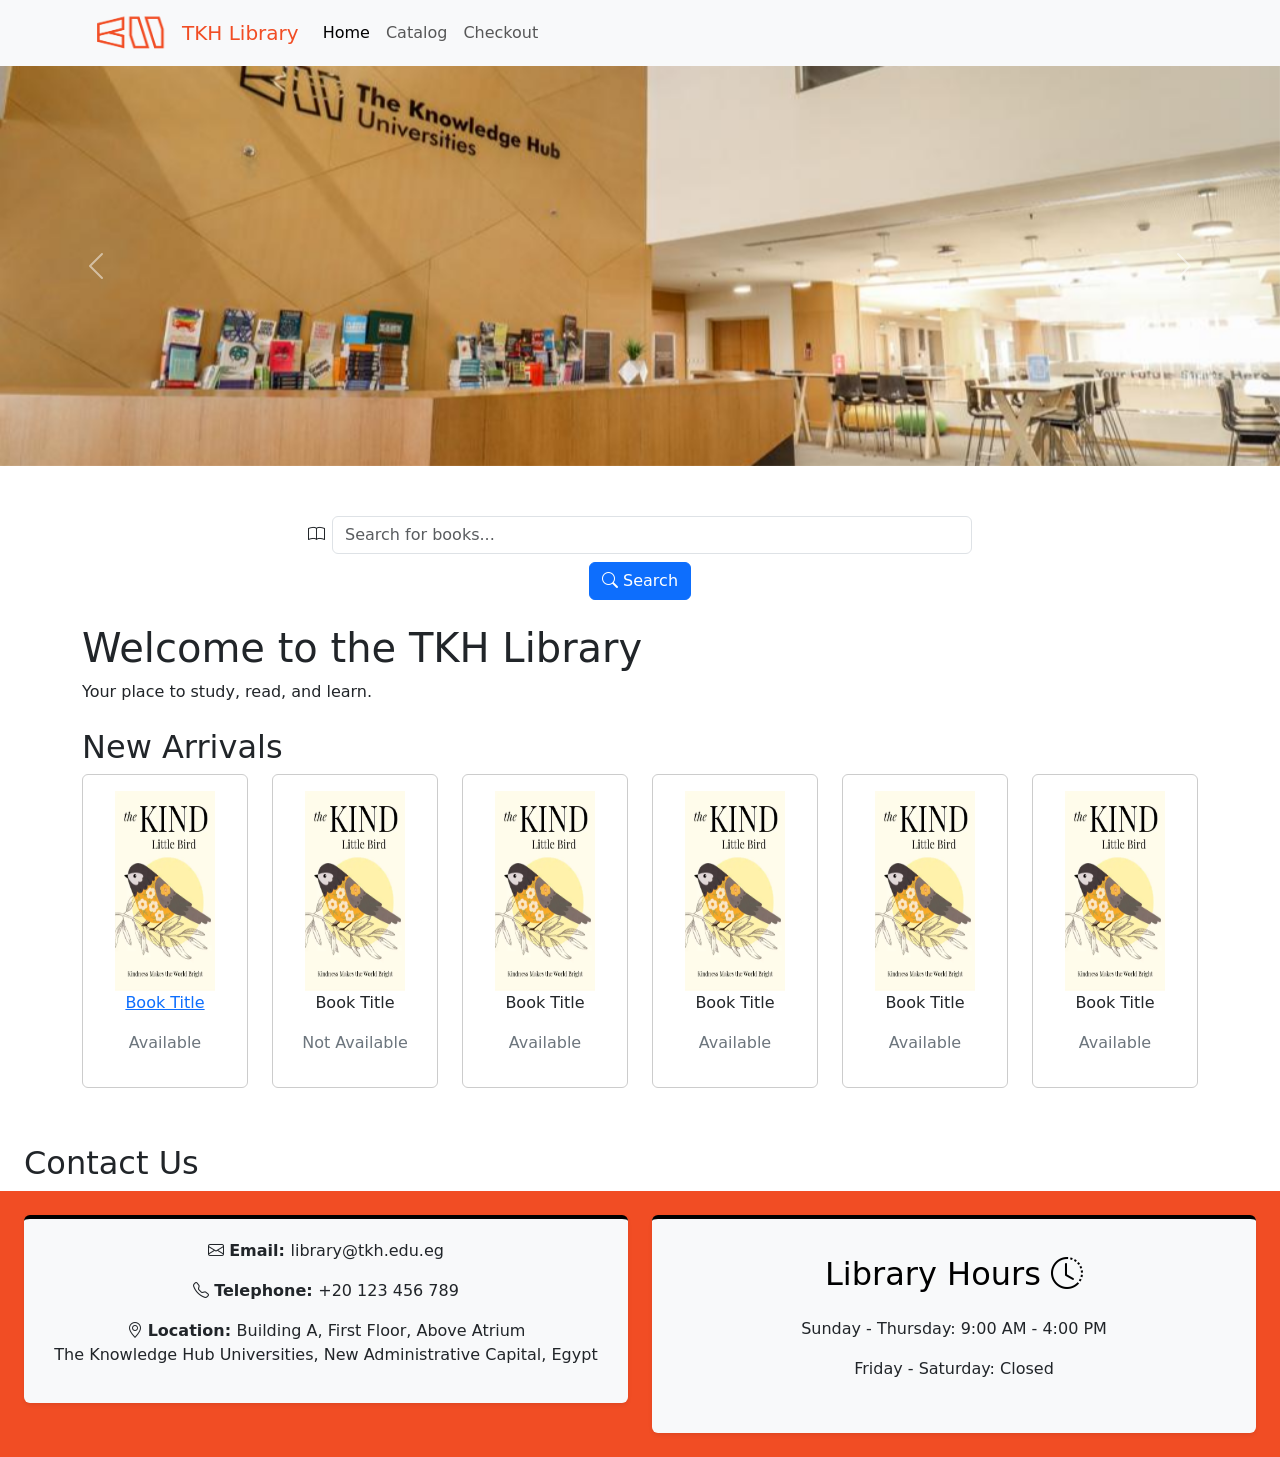
==== index.html @ dbb36b80 "update the footer" ====
<!DOCTYPE html>
<html lang="en">
<head>
  <meta charset="UTF-8">
  <meta name="viewport" content="width=device-width, initial-scale=1.0">
  <title>Homepage - TKH Library</title>
  <link href="https://cdn.jsdelivr.net/npm/bootstrap@5.3.3/dist/css/bootstrap.min.css" rel="stylesheet">
  <link rel="stylesheet" href="https://cdn.jsdelivr.net/npm/bootstrap-icons/font/bootstrap-icons.css">
  <link rel="stylesheet" href="styles.css">
</head>
<body>

  <nav class="navbar navbar-expand-lg bg-light"> <!--Navigation bar that collapses into icon-->

    <div class="container">
        <img src="logo.webp" alt="logo" width="100" height="50">
      <a class="navbar-brand text-#f14d24"  id="title">TKH Library</a>

      <button class="navbar-toggler" type="button"
            data-bs-toggle="collapse" data-bs-target="#marketNav"
            aria-controls="marketNav" aria-expanded="false" aria-label="Toggle navigation">

        <span class="navbar-toggler-icon"></span>
      </button>


      <div class="collapse navbar-collapse" id="marketNav">
          <ul class="navbar-nav me-auto">
            <li class="nav-item"><a class="nav-link active" href="index.html">Home</a></li>
            <li class="nav-item"><a class="nav-link" href="catalog.html">Catalog</a></li>
            <li class="nav-item"><a class="nav-link" href="checkout form.html">Checkout</a></li>
          </ul>
        </div>
    </div>
  </nav>

  <!--Carousel images-->
  <div id="carouselExampleAutoplaying" class="carousel slide custom-carousel" data-bs-ride="carousel">
  <div class="carousel-inner">

    <div class="carousel-item">
      <img src="WhatsApp Image 2023-09-17 at 21.04.27.jpeg" class="d-block w-100" alt="...">
    </div>

    <div class="carousel-item active">
      <img src="WhatsApp Image 2023-09-09 at 15.03.35 (2).jpeg" class="d-block w-100" alt="Library photo 1">
    </div>

    <div class="carousel-item">
      <img src="WhatsApp Image 2023-09-09 at 15.03.35 (3).jpeg" class="d-block w-100" alt="Library photo 2">
    </div>

    <div class="carousel-item">
      <img src="WhatsApp Image 2023-09-09 at 15.03.36 (1).jpeg" class="d-block w-100" alt="Library photo 3">
    </div>

    <div class="carousel-item">
      <img src="WhatsApp Image 2023-09-09 at 15.03.36 (2).jpeg" class="d-block w-100" alt="...">
    </div>

    <div class="carousel-item">
      <img src="WhatsApp Image 2023-09-09 at 15.03.36 (3).jpeg" class="d-block w-100" alt="...">
    </div>

    <div class="carousel-item">
      <img src="WhatsApp Image 2023-09-09 at 15.03.37.jpeg" class="d-block w-100" alt="...">
    </div>

    
  </div>

  <button class="carousel-control-prev" type="button" data-bs-target="#carouselExampleAutoplaying" data-bs-slide="prev">
    <span class="carousel-control-prev-icon" aria-hidden="true"></span>
    <span class="visually-hidden">Previous</span>
  </button>
  <button class="carousel-control-next" type="button" data-bs-target="#carouselExampleAutoplaying" data-bs-slide="next">
    <span class="carousel-control-next-icon" aria-hidden="true"></span>
    <span class="visually-hidden">Next</span>
  </button>
</div>

<!--Search Bar--> 

<div class="text-center" style="margin-top: 50px;">
  <div class="d-flex justify-content-center align-items-center">
    <i class="bi bi-book me-2"></i>
    <input type="text" class="form-control w-50" placeholder="Search for books..." id="searchInput">
  </div>
  <button class="btn btn-primary mt-2"><i class="bi bi-search"></i> Search</button>
</div>


  <main class="container my-4"> 
    <div class="mb-4">
      <h1>Welcome to the TKH Library</h1>
      <p>Your place to study, read, and learn.</p>
    </div>

    <!--New Arrivals-->
      <h2 class="mb-2">New Arrivals</h2>
      <section class="row mb-5">

        <div class="col-4 col-md-3 col-lg-2">
          <div class="card p-3 mb-2">
            <img src="book1.webp"  height="200" width="100">
            <p><a href="detailed.html">Book Title</a></p>
            <p class="text-secondary">Available</p>
          </div>
        </div>

        <div class="col-6 col-md-3 col-lg-2">
          <div class="card p-3 mb-2">
            <img src="book1.webp" height="200" width="100">
            <p>Book Title</p>
            <p class="text-secondary">Not Available</p>
          </div>
        </div>

        <div class="col-4 col-md-3 col-lg-2">
          <div class="card p-3 mb-2">
            <img src="book1.webp" height="200" width="100">
            <p>Book Title</p>
            <p class="text-secondary">Available</p>
          </div>
        </div>

        <div class="col-4 col-md-3 col-lg-2">
          <div class="card p-3 mb-2">
            <img src="book1.webp" height="200" width="100">
            <p>Book Title</p>
            <p class="text-secondary">Available</p>
          </div>
        </div>

        <div class="col-4 col-md-3 col-lg-2">
          <div class="card p-3 mb-2">
            <img src="book1.webp" height="200" width="100">
            <p>Book Title</p>
            <p class="text-secondary">Available</p>
          </div>
        </div>

                <div class="col-4 col-md-3 col-lg-2">
          <div class="card p-3 mb-2">
            <img src="book1.webp" height="200" width="100">
            <p>Book Title</p>
            <p class="text-secondary">Available</p>
          </div>
        </div>

        </section>
        </div>

          </main>

      <!--Library Hours and footer--> 
      
  
    <div class="col-md-6 mx-4">
              <h2>Contact Us</h2>
    </div>

    <div class="container-fluid p-4"id="footer">
      
      <div class="row">

        <div class="col-12 col-md-6 mb-4">
          <div class = "card shadow-sm border-0 border-top border-black border-4 bg-light">
            <p><i class="bi bi-envelope"></i> <b>Email: </b>library@tkh.edu.eg </p>
            <p><i class="bi bi-telephone"></i> <b>Telephone: </b>+20 123 456 789 </p>
            <p><i class="bi bi-geo-alt"></i> <b>Location: </b>Building A, First Floor, Above Atrium <br> The Knowledge Hub Universities, New Administrative Capital, Egypt</p>
          </div>
        </div>

      <div class ="col-12 col-md-6" id="library-hours">
      <div class="card shadow-sm border-0 border-top border-black border-4 bg-light">
        <div class="card-body">
          <h2 class="card-title text-center text-black mb-4">Library Hours 
            <i class="bi bi-clock-history"></i>
          </h2>
          <p class="text-center">Sunday - Thursday: 9:00 AM - 4:00 PM</p>
          <p class="text-center">Friday - Saturday: Closed</p>
      </div>
      </div>
      </div>
      </div>
        
      </div>
        </div>
    </div>




  <script src="https://cdn.jsdelivr.net/npm/bootstrap@5.3.3/dist/js/bootstrap.bundle.min.js"></script>
</body>
</html>
---- styles.css ----
#title {
  color: #f14d24;
}

.custom-carousel .carousel-item {
    height: 400px;
}


.custom-carousel .carousel-item img {
    height: 100%;
    object-fit: cover;
    object-position: center;
}

#footer {
    background-color: #f14d24
}

.card {
  display: flex;
  flex-direction: column;
  align-items: center;    /* Centers items horizontally */
  justify-content: center; /* Centers items vertically */
  text-align: center;     /* Centers text content */
  padding: 20px;
  border: 1px solid #ccc;
}
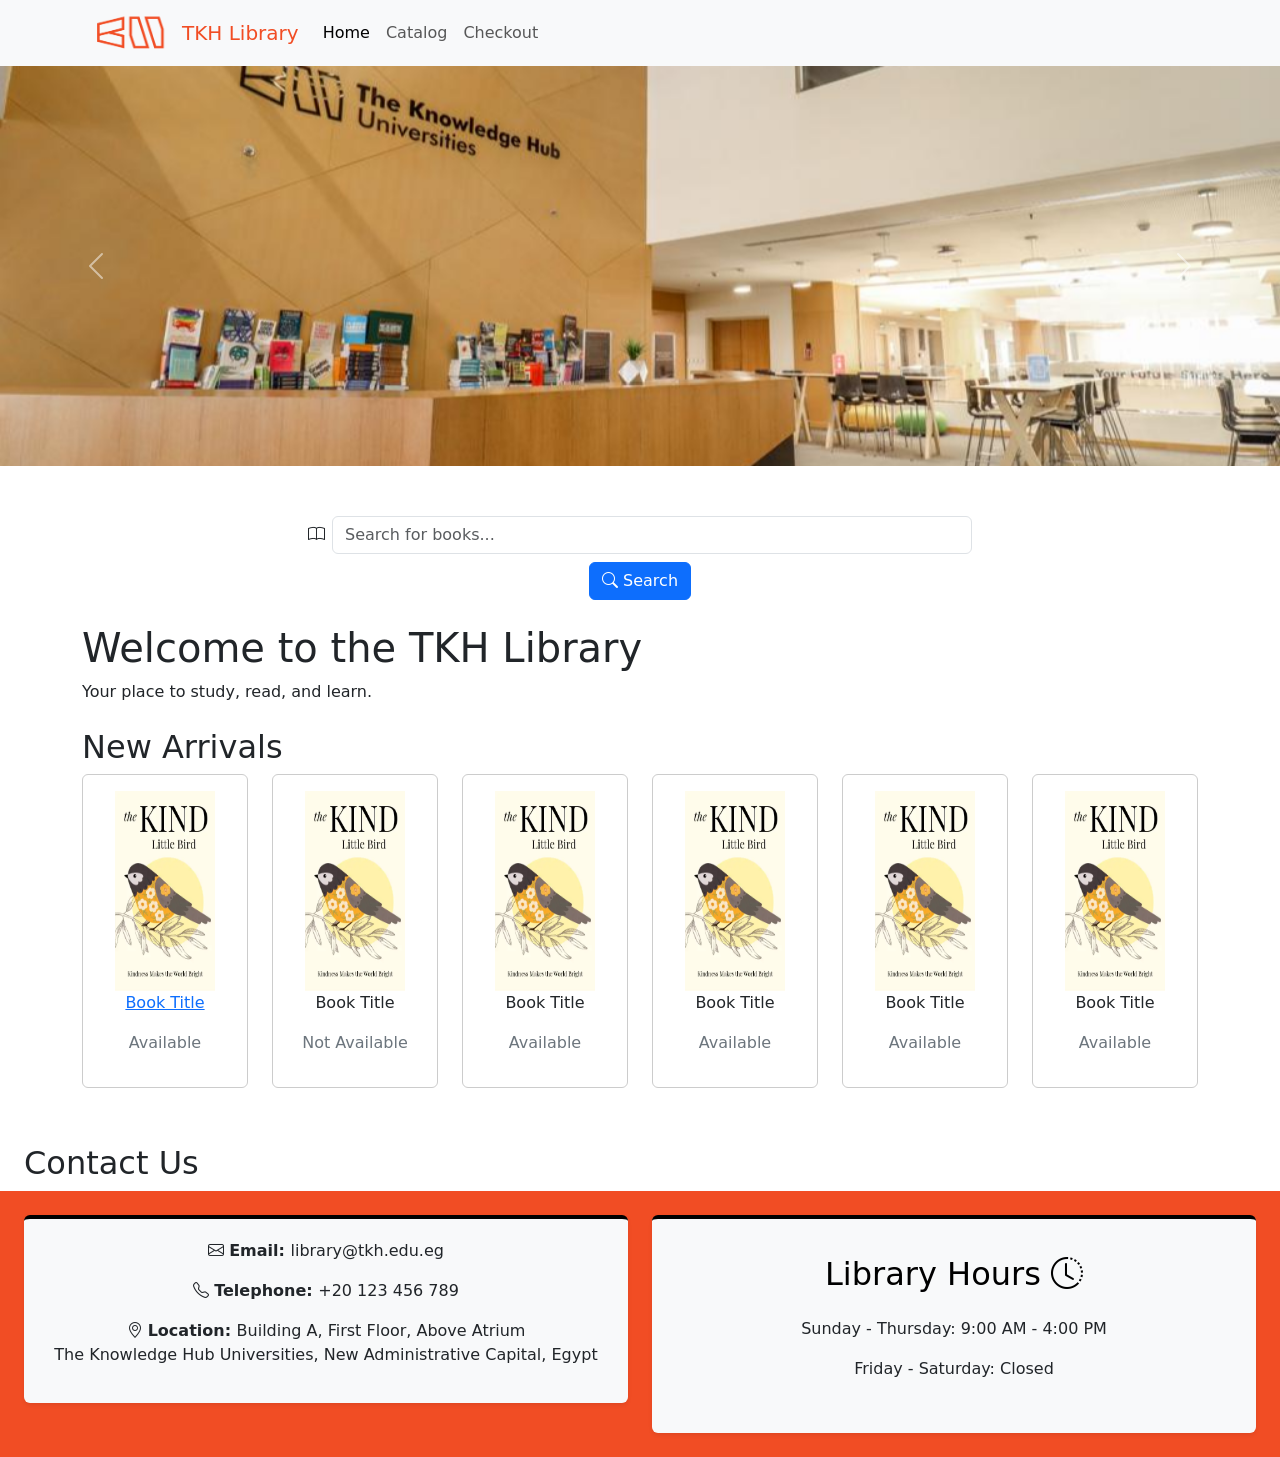
==== commit 9266b74f: "created the last 2 pages" ====
--- a/index.html
+++ b/index.html
@@ -103,7 +103,7 @@
         <div class="col-4 col-md-3 col-lg-2">
           <div class="card p-3 mb-2">
             <img src="book1.webp"  height="200" width="100">
-            <p><a href="detailed.html">Book Title</a></p>
+            <p><a href="detailed-view.html">Book Title</a></p>
             <p class="text-secondary">Available</p>
           </div>
         </div>
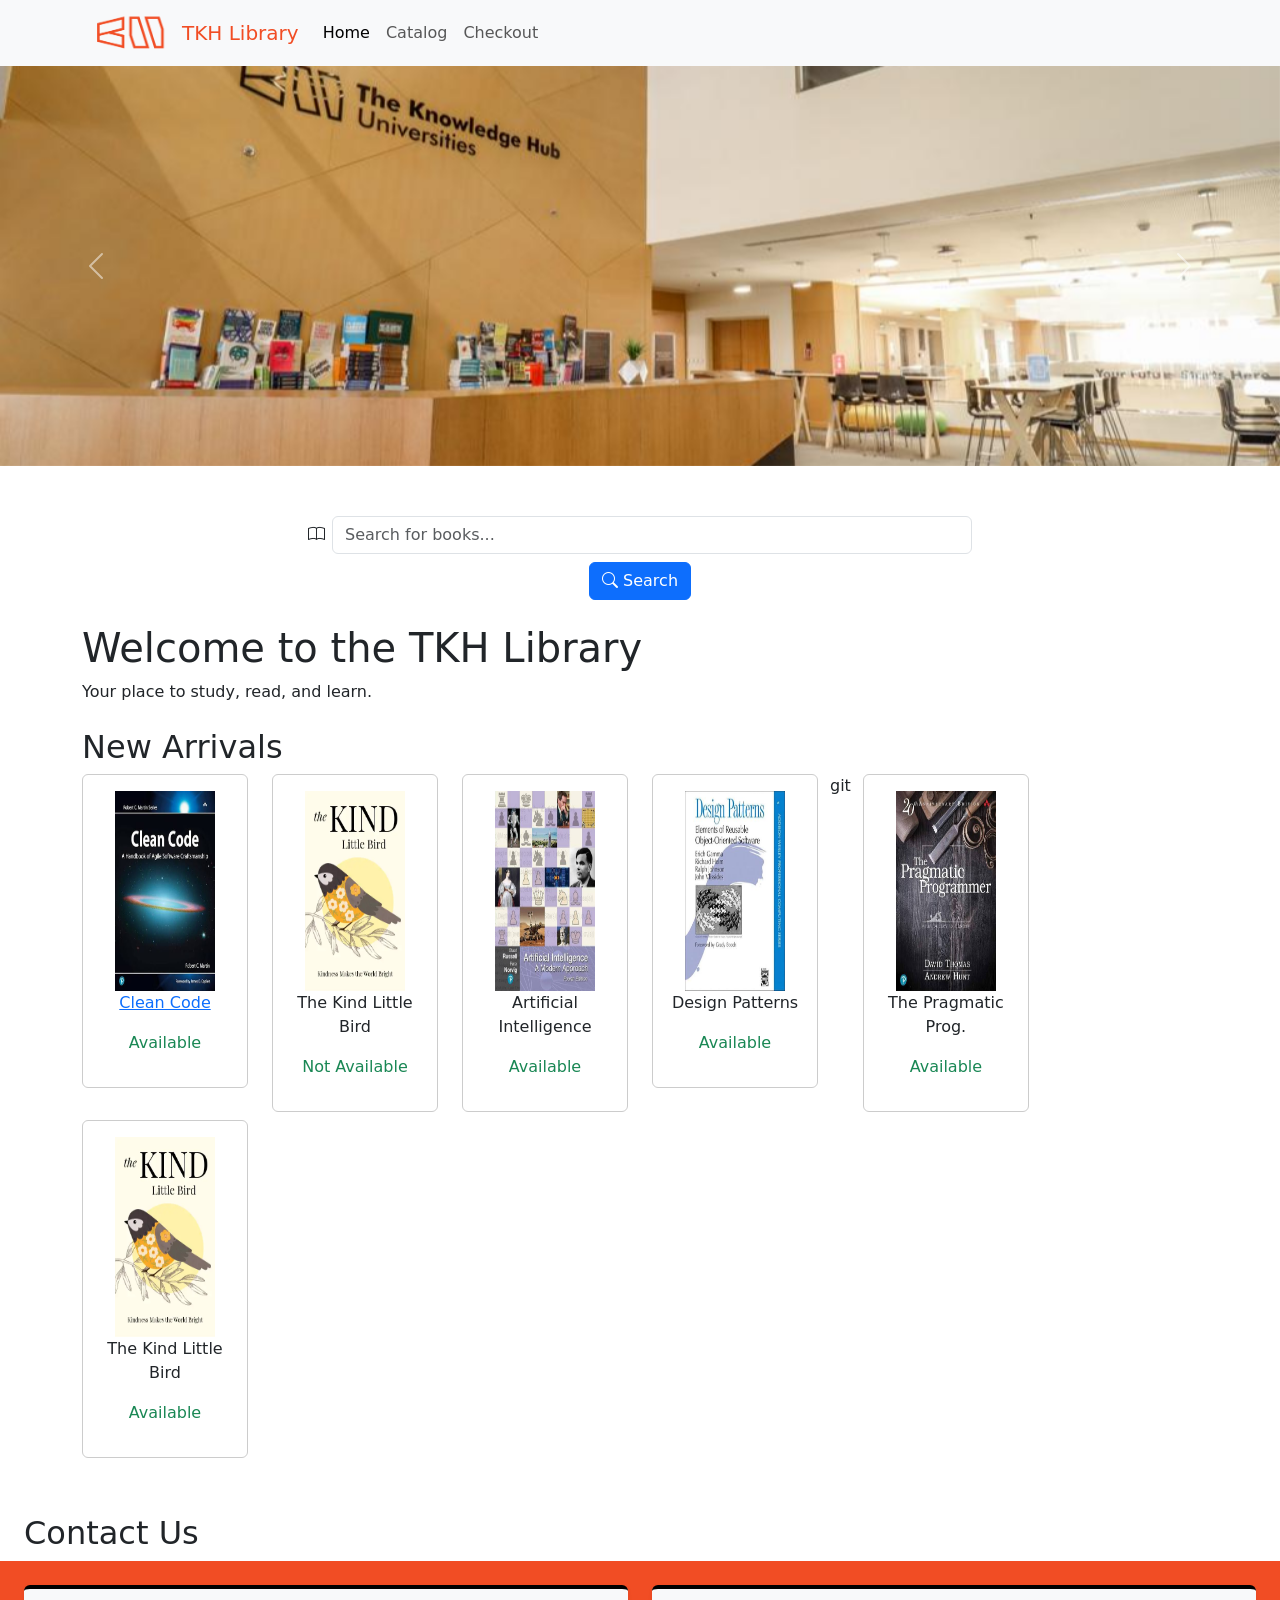
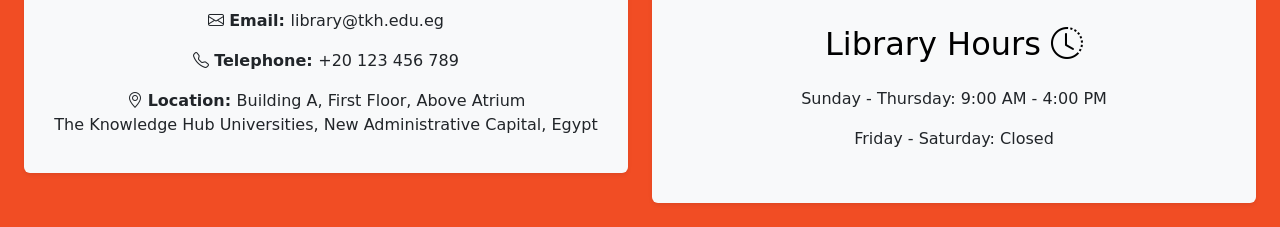
==== commit 3879d307: "Added pages of catalog and detailedview" ====
--- a/index.html
+++ b/index.html
@@ -34,6 +34,12 @@
     </div>
   </nav>
 
+
+
+
+
+
+
   <!--Carousel images-->
   <div id="carouselExampleAutoplaying" class="carousel slide custom-carousel" data-bs-ride="carousel">
   <div class="carousel-inner">
@@ -79,6 +85,12 @@
   </button>
 </div>
 
+
+
+
+
+
+
 <!--Search Bar--> 
 
 <div class="text-center" style="margin-top: 50px;">
@@ -96,55 +108,62 @@
       <p>Your place to study, read, and learn.</p>
     </div>
 
+
+
+
+
+
+
+
     <!--New Arrivals-->
       <h2 class="mb-2">New Arrivals</h2>
       <section class="row mb-5">
 
+        <div class="col-6 col-md-3 col-lg-2">
+        <div class="card p-3 mb-2">
+            <img src="clean code.jpg" height="200" width="100" class="mx-auto">
+            <p><a href="detailed-view.html">Clean Code</a></p>
+            <p class="text-success">Available</p>
+        </div>
+    </div>
+
+        <div class="col-6 col-md-3 col-lg-2">
+          <div class="card p-3 mb-2">
+            <img src="book1.webp" height="200" width="100">
+            <p>The Kind Little Bird</p>
+            <p class="text-success">Not Available</p>
+          </div>
+        </div>
+
+       <div class="col-6 col-md-3 col-lg-2">
+        <div class="card p-3 mb-2">
+            <img src="Artificial Intelligence.jpg" height="200" width="100" class="mx-auto">
+            <p>Artificial Intelligence</p>
+            <p class="text-success">Available</p>
+        </div>
+    </div>
+
         <div class="col-4 col-md-3 col-lg-2">
           <div class="card p-3 mb-2">
-            <img src="book1.webp"  height="200" width="100">
-            <p><a href="detailed-view.html">Book Title</a></p>
-            <p class="text-secondary">Available</p>
-          </div>
-        </div>
-
-        <div class="col-6 col-md-3 col-lg-2">
+            <img src="Design Patterns.jpg" height="200" width="100">
+            <p>Design Patterns</p>
+            <p class="text-success">Available</p>
+          </div>
+        </div>
+git 
+        <div class="col-4 col-md-3 col-lg-2">
+          <div class="card p-3 mb-2">
+            <img src="The Pragmatic Prog..jpg" height="200" width="100">
+            <p>The Pragmatic Prog.</p>
+            <p class="text-success">Available</p>
+          </div>
+        </div>
+
+                <div class="col-4 col-md-3 col-lg-2">
           <div class="card p-3 mb-2">
             <img src="book1.webp" height="200" width="100">
-            <p>Book Title</p>
-            <p class="text-secondary">Not Available</p>
-          </div>
-        </div>
-
-        <div class="col-4 col-md-3 col-lg-2">
-          <div class="card p-3 mb-2">
-            <img src="book1.webp" height="200" width="100">
-            <p>Book Title</p>
-            <p class="text-secondary">Available</p>
-          </div>
-        </div>
-
-        <div class="col-4 col-md-3 col-lg-2">
-          <div class="card p-3 mb-2">
-            <img src="book1.webp" height="200" width="100">
-            <p>Book Title</p>
-            <p class="text-secondary">Available</p>
-          </div>
-        </div>
-
-        <div class="col-4 col-md-3 col-lg-2">
-          <div class="card p-3 mb-2">
-            <img src="book1.webp" height="200" width="100">
-            <p>Book Title</p>
-            <p class="text-secondary">Available</p>
-          </div>
-        </div>
-
-                <div class="col-4 col-md-3 col-lg-2">
-          <div class="card p-3 mb-2">
-            <img src="book1.webp" height="200" width="100">
-            <p>Book Title</p>
-            <p class="text-secondary">Available</p>
+            <p>The Kind Little Bird</p>
+            <p class="text-success">Available</p>
           </div>
         </div>
 
@@ -152,6 +171,15 @@
         </div>
 
           </main>
+
+
+
+
+
+
+
+
+
 
       <!--Library Hours and footer--> 
       
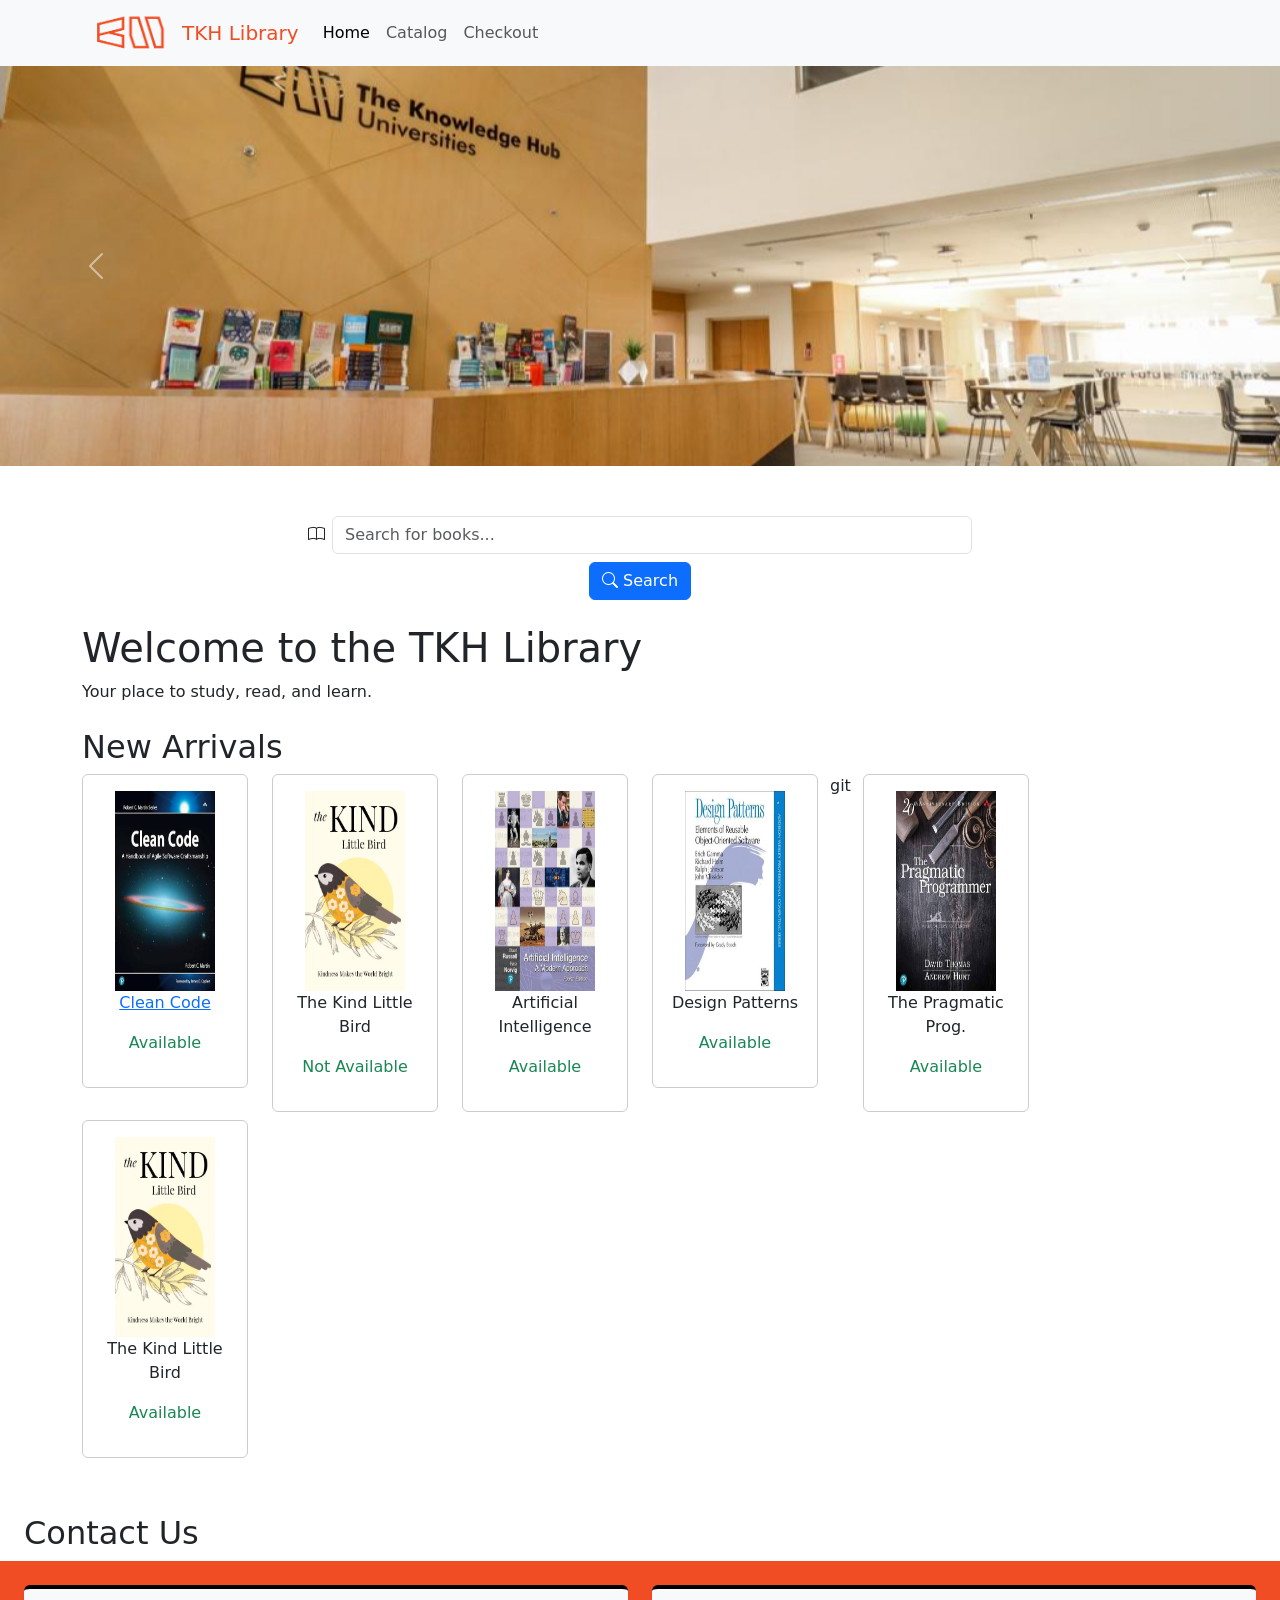
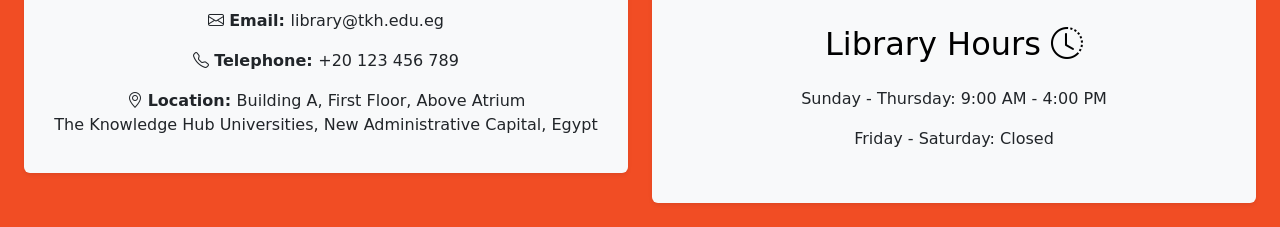
==== commit 3798ce56: "added abdullah's parts" ====
--- a/index.html
+++ b/index.html
@@ -222,4 +222,4 @@
 
   <script src="https://cdn.jsdelivr.net/npm/bootstrap@5.3.3/dist/js/bootstrap.bundle.min.js"></script>
 </body>
-</html>
+</html>
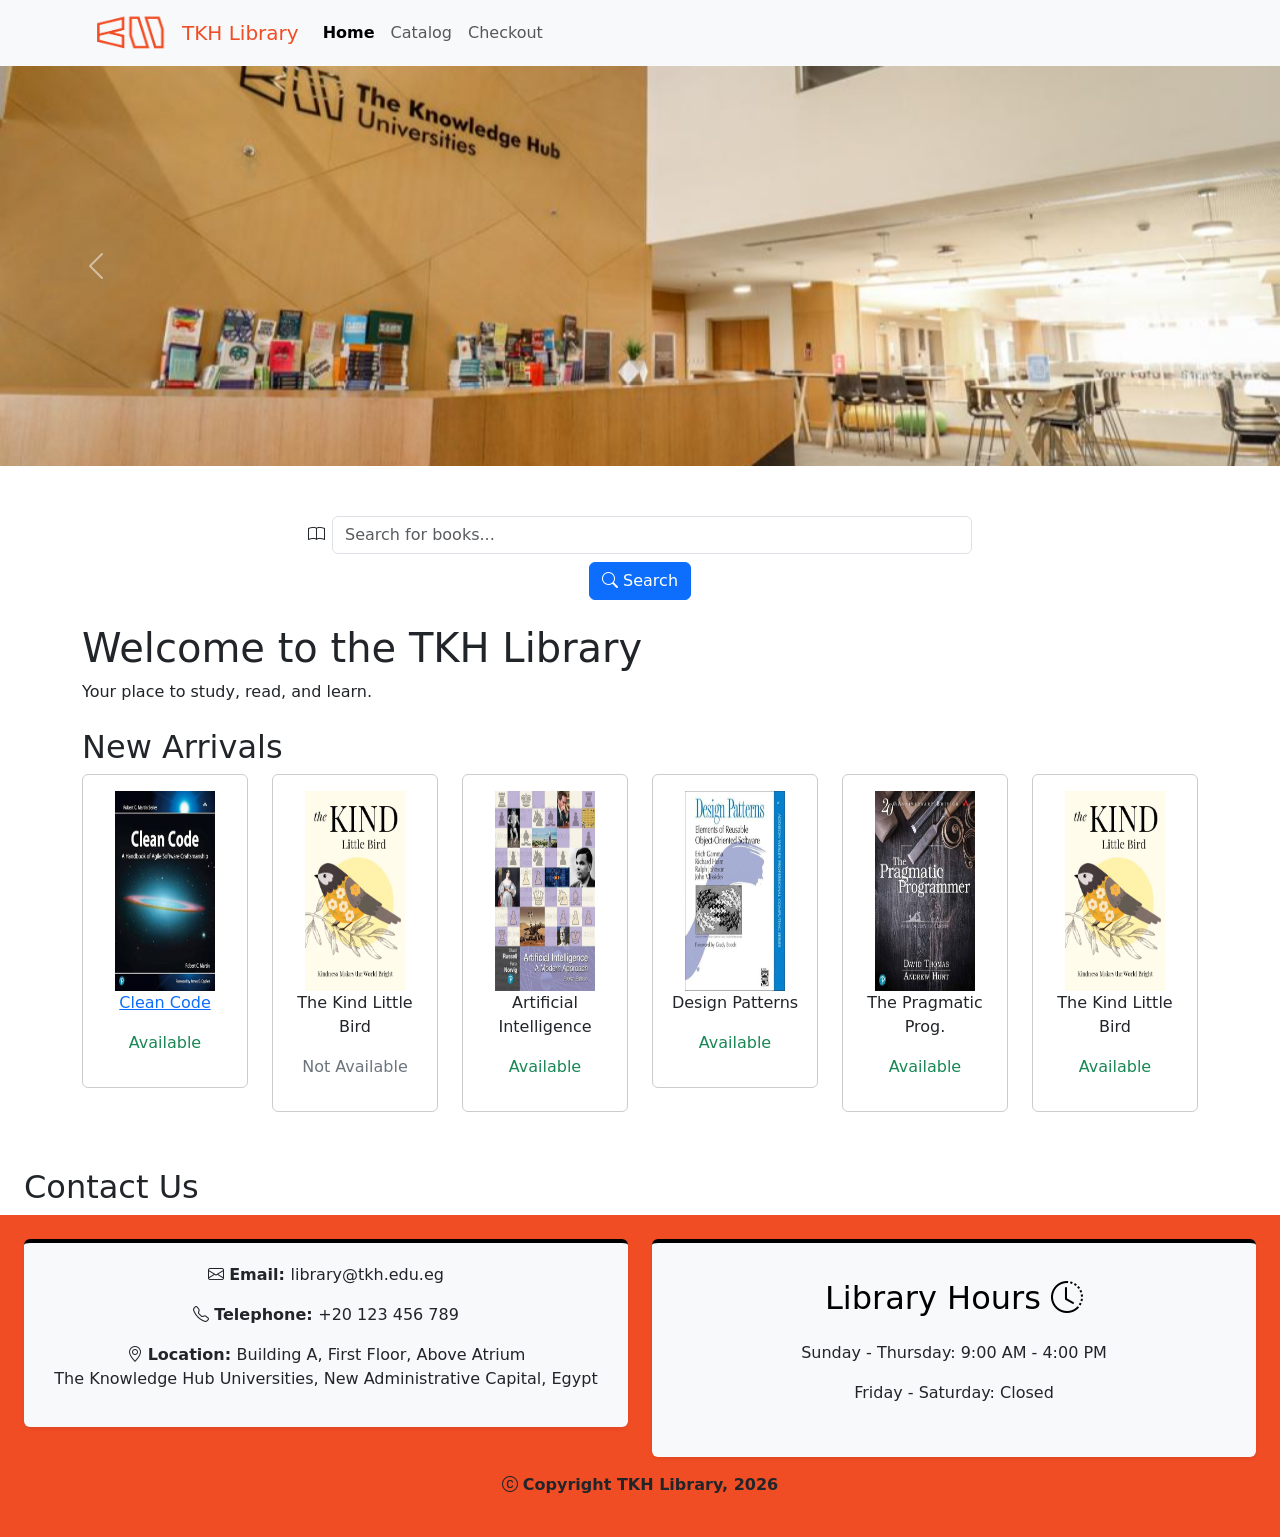
==== commit 12255dfd: "small changes in the design" ====
--- a/index.html
+++ b/index.html
@@ -4,13 +4,16 @@
   <meta charset="UTF-8">
   <meta name="viewport" content="width=device-width, initial-scale=1.0">
   <title>Homepage - TKH Library</title>
+
+  <!--Bootstrap link, icons link, and CSS style sheet link-->
   <link href="https://cdn.jsdelivr.net/npm/bootstrap@5.3.3/dist/css/bootstrap.min.css" rel="stylesheet">
   <link rel="stylesheet" href="https://cdn.jsdelivr.net/npm/bootstrap-icons/font/bootstrap-icons.css">
   <link rel="stylesheet" href="styles.css">
 </head>
 <body>
 
-  <nav class="navbar navbar-expand-lg bg-light"> <!--Navigation bar that collapses into icon-->
+   <!--Navigation bar that collapses into icon-->
+  <nav class="navbar navbar-expand-lg bg-light">
 
     <div class="container">
         <img src="logo.webp" alt="logo" width="100" height="50">
@@ -26,7 +29,7 @@
 
       <div class="collapse navbar-collapse" id="marketNav">
           <ul class="navbar-nav me-auto">
-            <li class="nav-item"><a class="nav-link active" href="index.html">Home</a></li>
+            <li class="nav-item"><a class="nav-link active" href="index.html" aria-current="page"><b>Home</b></a></li>
             <li class="nav-item"><a class="nav-link" href="catalog.html">Catalog</a></li>
             <li class="nav-item"><a class="nav-link" href="checkout form.html">Checkout</a></li>
           </ul>
@@ -45,7 +48,7 @@
   <div class="carousel-inner">
 
     <div class="carousel-item">
-      <img src="WhatsApp Image 2023-09-17 at 21.04.27.jpeg" class="d-block w-100" alt="...">
+      <img src="WhatsApp Image 2023-09-17 at 21.04.27.jpeg" class="d-block w-100" alt="Library photo 0">
     </div>
 
     <div class="carousel-item active">
@@ -61,15 +64,15 @@
     </div>
 
     <div class="carousel-item">
-      <img src="WhatsApp Image 2023-09-09 at 15.03.36 (2).jpeg" class="d-block w-100" alt="...">
-    </div>
-
-    <div class="carousel-item">
-      <img src="WhatsApp Image 2023-09-09 at 15.03.36 (3).jpeg" class="d-block w-100" alt="...">
-    </div>
-
-    <div class="carousel-item">
-      <img src="WhatsApp Image 2023-09-09 at 15.03.37.jpeg" class="d-block w-100" alt="...">
+      <img src="WhatsApp Image 2023-09-09 at 15.03.36 (2).jpeg" class="d-block w-100" alt="Library photo 4">
+    </div>
+
+    <div class="carousel-item">
+      <img src="WhatsApp Image 2023-09-09 at 15.03.36 (3).jpeg" class="d-block w-100" alt="Library photo 5">
+    </div>
+
+    <div class="carousel-item">
+      <img src="WhatsApp Image 2023-09-09 at 15.03.37.jpeg" class="d-block w-100" alt="Library photo 6">
     </div>
 
     
@@ -102,16 +105,12 @@
 </div>
 
 
+  <!--Welcome part-->
   <main class="container my-4"> 
-    <div class="mb-4">
+    <div class="mb-4">  
       <h1>Welcome to the TKH Library</h1>
       <p>Your place to study, read, and learn.</p>
     </div>
-
-
-
-
-
 
 
 
@@ -131,7 +130,7 @@
           <div class="card p-3 mb-2">
             <img src="book1.webp" height="200" width="100">
             <p>The Kind Little Bird</p>
-            <p class="text-success">Not Available</p>
+            <p class="text-secondary">Not Available</p>
           </div>
         </div>
 
@@ -150,7 +149,7 @@
             <p class="text-success">Available</p>
           </div>
         </div>
-git 
+ 
         <div class="col-4 col-md-3 col-lg-2">
           <div class="card p-3 mb-2">
             <img src="The Pragmatic Prog..jpg" height="200" width="100">
@@ -175,51 +174,51 @@
 
 
 
-
-
-
-
-
-
-      <!--Library Hours and footer--> 
+      <!--Footer--> 
       
-  
-    <div class="col-md-6 mx-4">
-              <h2>Contact Us</h2>
-    </div>
-
-    <div class="container-fluid p-4"id="footer">
-      
-      <div class="row">
-
-        <div class="col-12 col-md-6 mb-4">
-          <div class = "card shadow-sm border-0 border-top border-black border-4 bg-light">
-            <p><i class="bi bi-envelope"></i> <b>Email: </b>library@tkh.edu.eg </p>
-            <p><i class="bi bi-telephone"></i> <b>Telephone: </b>+20 123 456 789 </p>
-            <p><i class="bi bi-geo-alt"></i> <b>Location: </b>Building A, First Floor, Above Atrium <br> The Knowledge Hub Universities, New Administrative Capital, Egypt</p>
-          </div>
-        </div>
-
-      <div class ="col-12 col-md-6" id="library-hours">
-      <div class="card shadow-sm border-0 border-top border-black border-4 bg-light">
-        <div class="card-body">
-          <h2 class="card-title text-center text-black mb-4">Library Hours 
-            <i class="bi bi-clock-history"></i>
-          </h2>
-          <p class="text-center">Sunday - Thursday: 9:00 AM - 4:00 PM</p>
-          <p class="text-center">Friday - Saturday: Closed</p>
+    <footer>
+      <div class="col-md-6 mx-4">
+                <h2>Contact Us</h2>
       </div>
-      </div>
-      </div>
-      </div>
+
+      <div class="container-fluid p-4"id="footer">
         
-      </div>
-        </div>
-    </div>
-
-
-
-
+        <div class="row">
+
+          <div class="col-12 col-md-6 mb-4">
+            <div class = "card shadow-sm border-0 border-top border-black border-4 bg-light">
+              <p><i class="bi bi-envelope"></i> <b>Email: </b>library@tkh.edu.eg </p>
+              <p><i class="bi bi-telephone"></i> <b>Telephone: </b>+20 123 456 789 </p>
+              <p><i class="bi bi-geo-alt"></i> <b>Location: </b>Building A, First Floor, Above Atrium <br> The Knowledge Hub Universities, New Administrative Capital, Egypt</p>
+            </div>
+          </div>
+
+        <div class ="col-12 col-md-6" id="library-hours">
+        <div class="card shadow-sm border-0 border-top border-black border-4 bg-light">
+          <div class="card-body">
+            <h2 class="card-title text-center text-black mb-4">Library Hours 
+              <i class="bi bi-clock-history"></i>
+            </h2>
+            <p class="text-center">Sunday - Thursday: 9:00 AM - 4:00 PM</p>
+            <p class="text-center">Friday - Saturday: Closed</p>
+          </div>
+          </div>
+        </div>
+
+          </div>
+
+          <div class="row mt-3 text-center">
+            <p><i class="bi bi-c-circle"></i> <strong>Copyright TKH Library, 2026</strong></p>
+          </div>
+
+        </div>
+      </footer>
+
+    
+
+
+
+  <!--Javascript link (for carousel)-->
   <script src="https://cdn.jsdelivr.net/npm/bootstrap@5.3.3/dist/js/bootstrap.bundle.min.js"></script>
 </body>
 </html>
--- a/styles.css
+++ b/styles.css
@@ -25,4 +25,11 @@
   text-align: center;     /* Centers text content */
   padding: 20px;
   border: 1px solid #ccc;
-}+}
+
+    #form-body {
+        background-color: #f8f9fa;
+    }
+    .custom-container {
+        max-width: 800px;
+    }
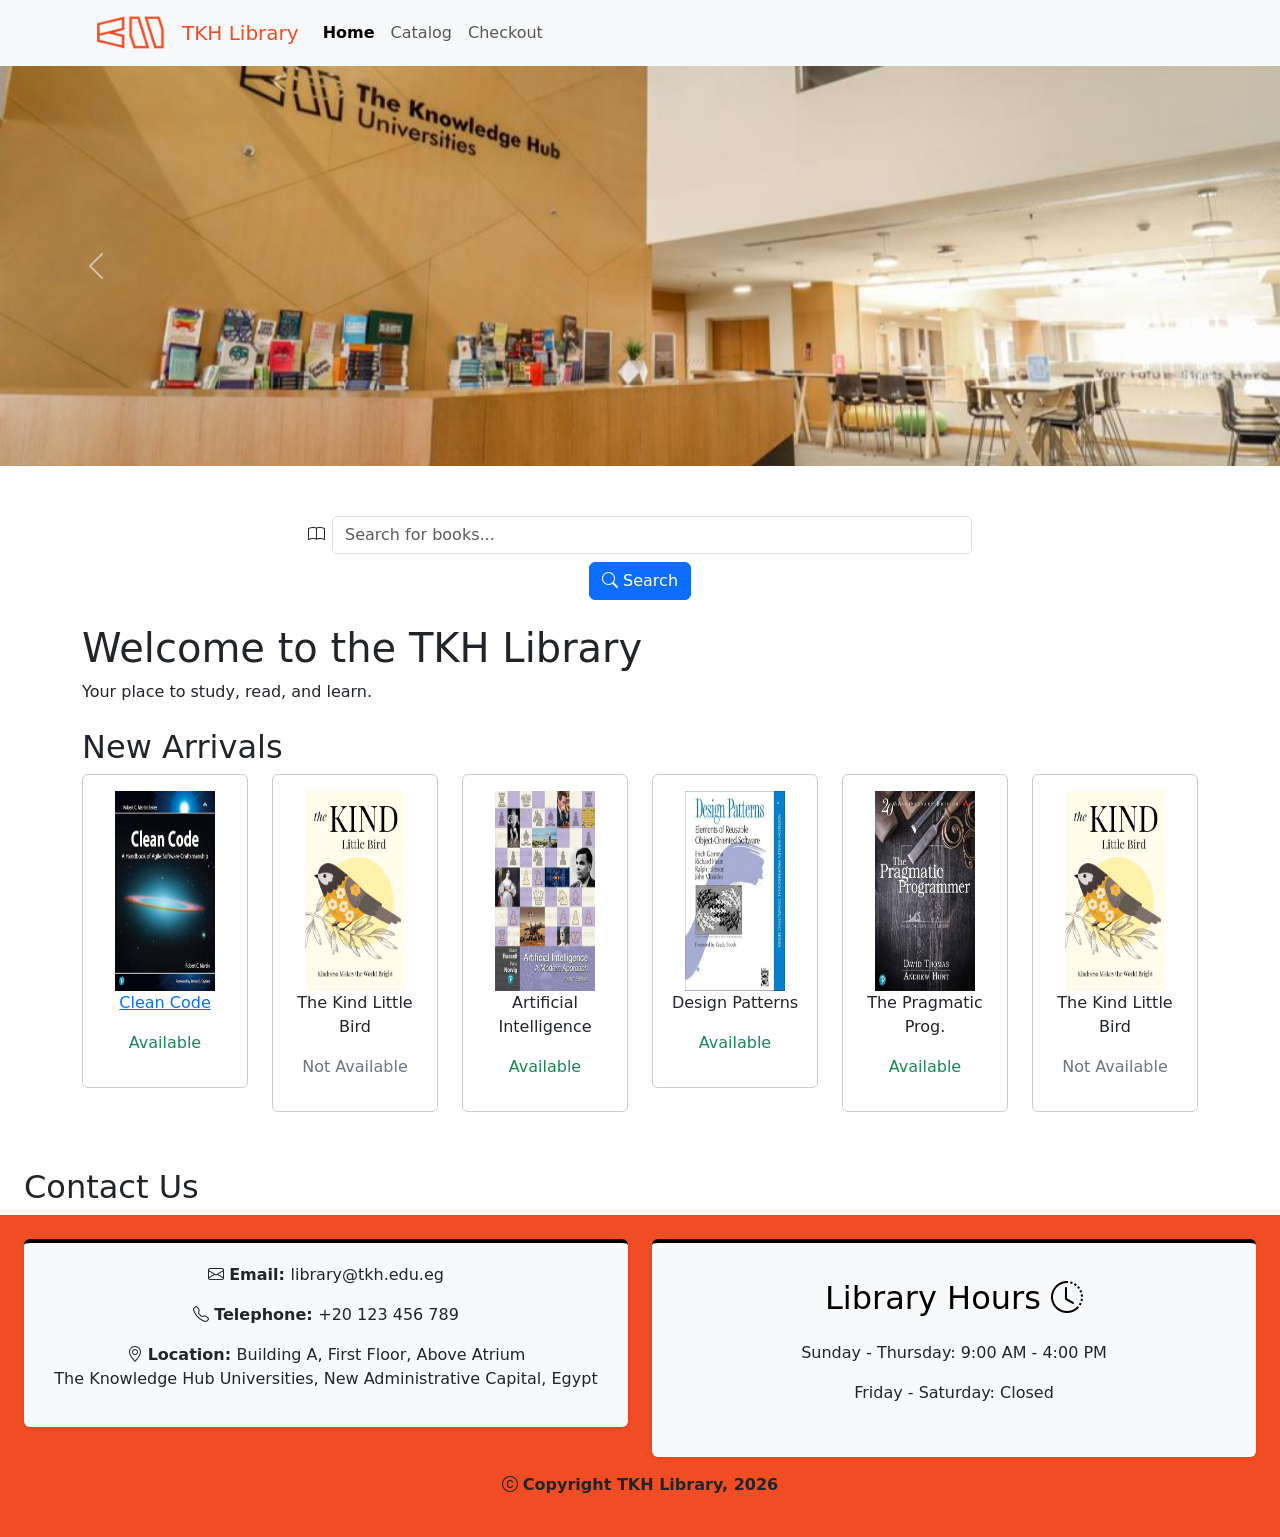
==== commit 8cf362a3: "put ; in the css:" ====
--- a/index.html
+++ b/index.html
@@ -114,6 +114,8 @@
 
 
 
+
+    
     <!--New Arrivals-->
       <h2 class="mb-2">New Arrivals</h2>
       <section class="row mb-5">
@@ -142,7 +144,7 @@
         </div>
     </div>
 
-        <div class="col-4 col-md-3 col-lg-2">
+        <div class="col-6 col-md-3 col-lg-2">
           <div class="card p-3 mb-2">
             <img src="Design Patterns.jpg" height="200" width="100">
             <p>Design Patterns</p>
@@ -150,7 +152,7 @@
           </div>
         </div>
  
-        <div class="col-4 col-md-3 col-lg-2">
+        <div class="col-6 col-md-3 col-lg-2">
           <div class="card p-3 mb-2">
             <img src="The Pragmatic Prog..jpg" height="200" width="100">
             <p>The Pragmatic Prog.</p>
@@ -158,11 +160,11 @@
           </div>
         </div>
 
-                <div class="col-4 col-md-3 col-lg-2">
+                <div class="col-6 col-md-3 col-lg-2">
           <div class="card p-3 mb-2">
             <img src="book1.webp" height="200" width="100">
             <p>The Kind Little Bird</p>
-            <p class="text-success">Available</p>
+            <p class="text-secondary">Not Available</p>
           </div>
         </div>
 
--- a/styles.css
+++ b/styles.css
@@ -14,7 +14,7 @@
 }
 
 #footer {
-    background-color: #f14d24
+    background-color: #f14d24;
 }
 
 .card {
@@ -27,9 +27,9 @@
   border: 1px solid #ccc;
 }
 
-    #form-body {
-        background-color: #f8f9fa;
-    }
-    .custom-container {
-        max-width: 800px;
-    }+#form-body {
+    background-color: #f8f9fa;
+}
+.custom-container {
+    max-width: 800px;
+}
